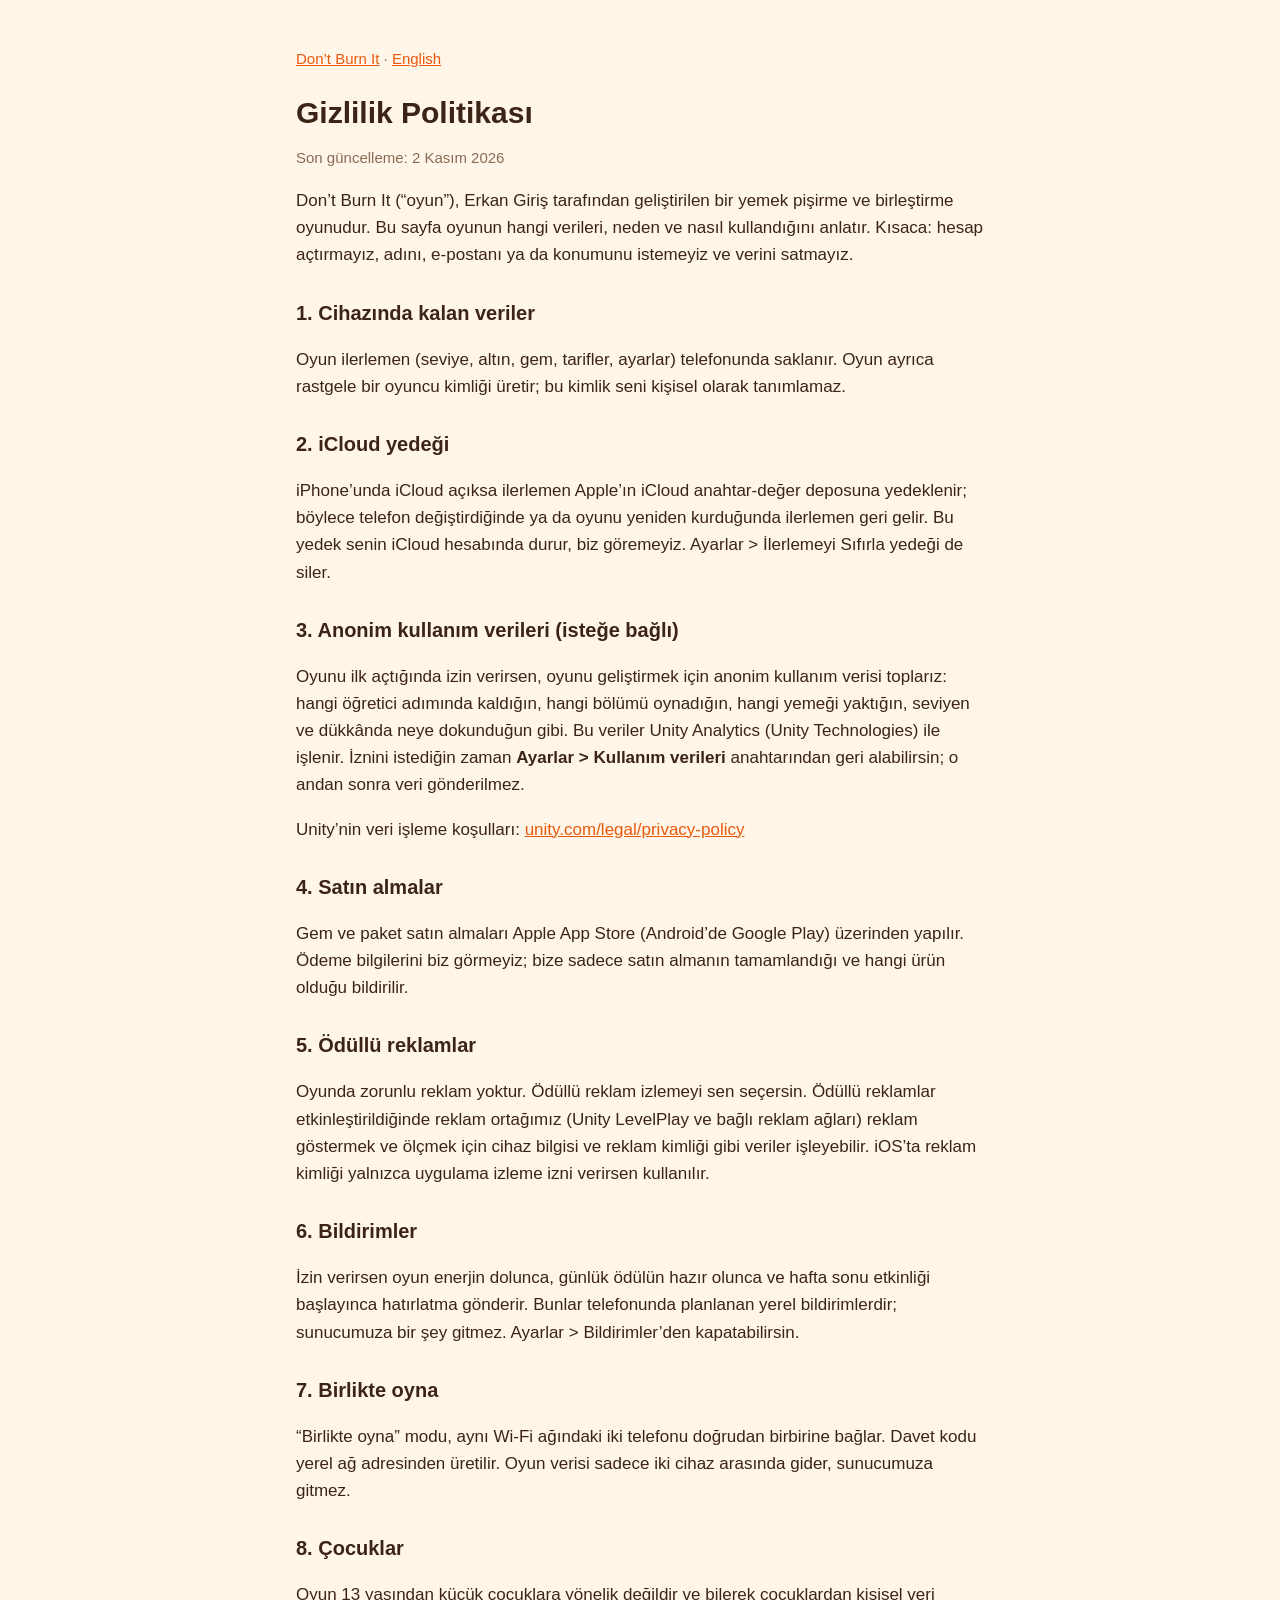
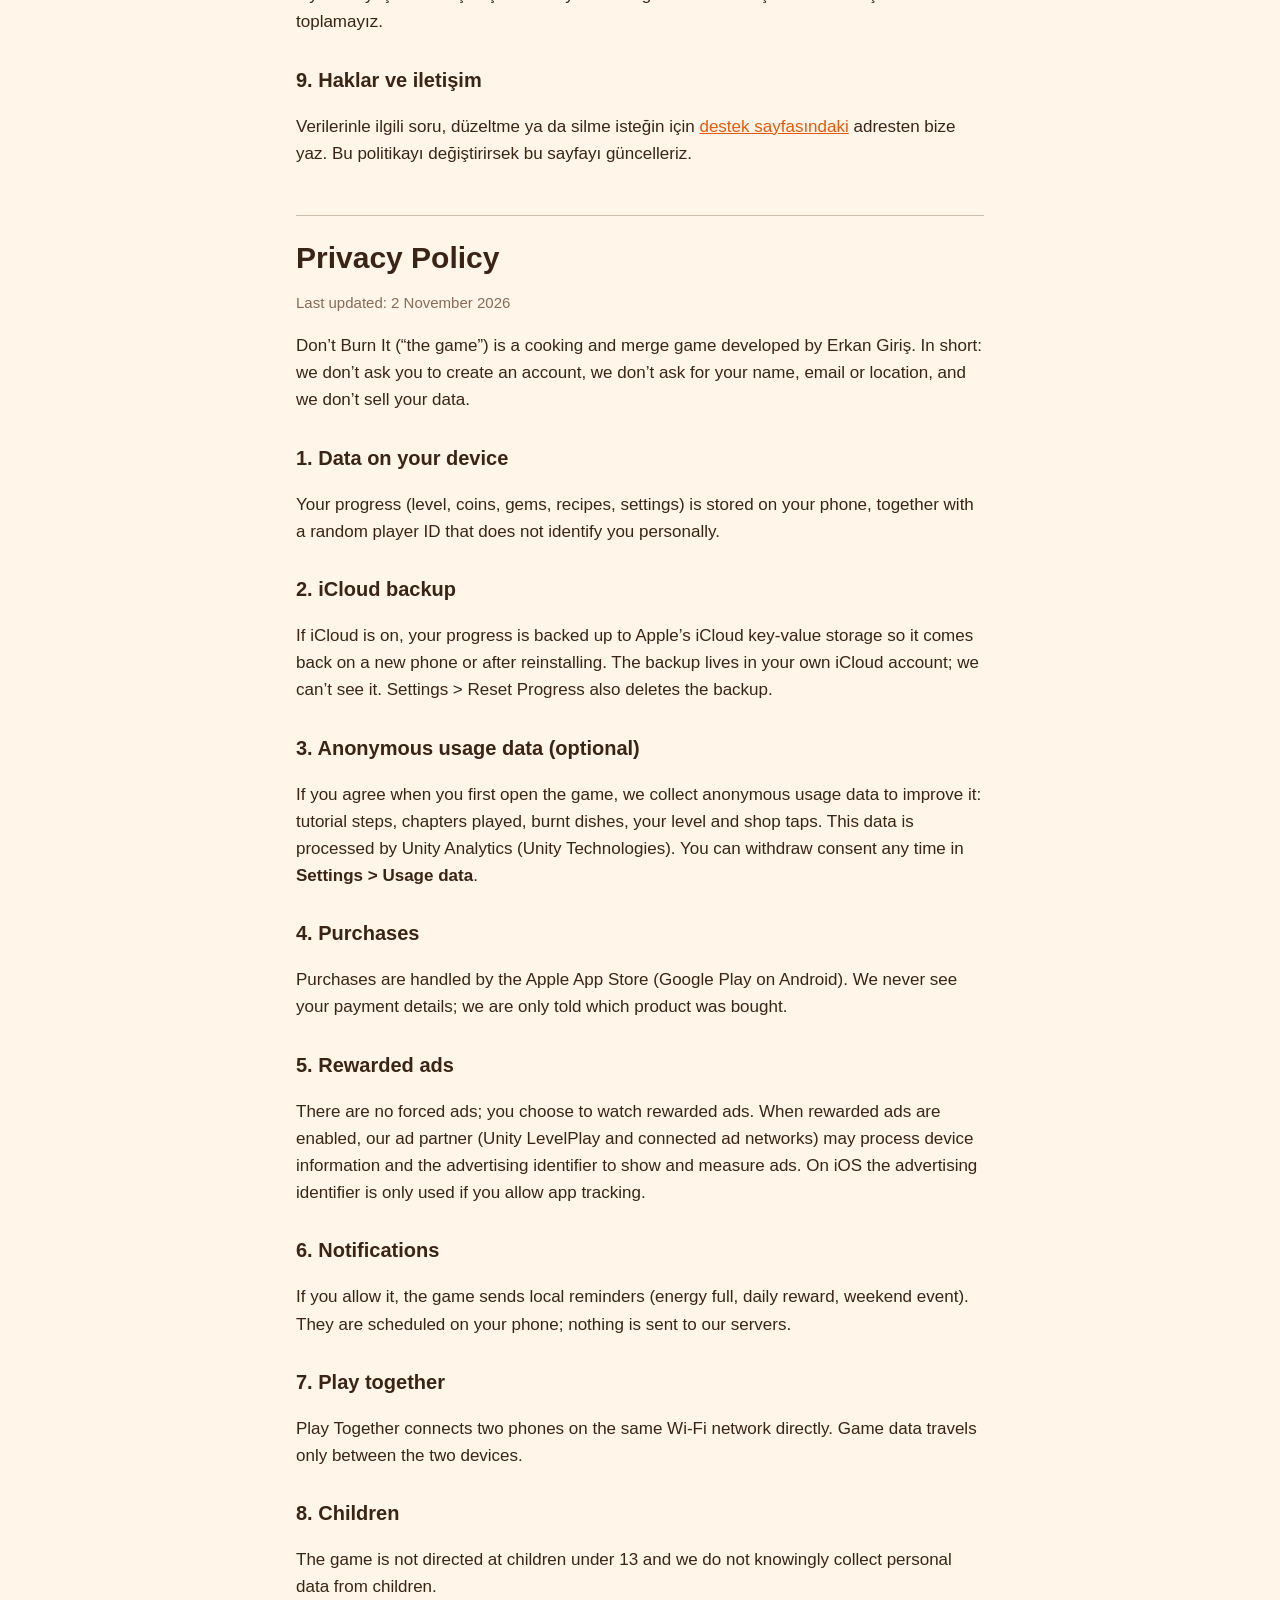
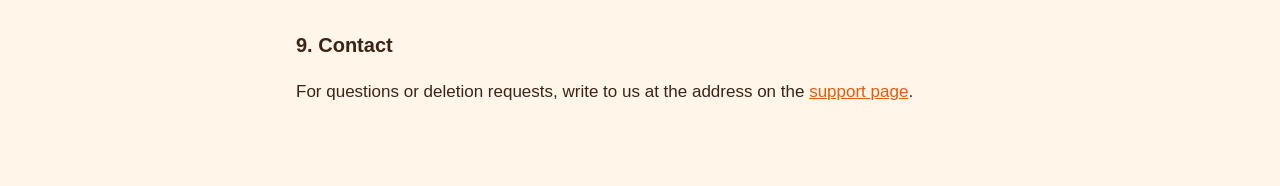
==== gizlilik.html @ d32b2427 "Gizlilik, koşullar ve destek sayfaları Co-Authored-By: Claude Opus 5.5 <noreply@anthropic.com>" ====
<!doctype html>
<html lang="tr">
<head>
<meta charset="utf-8">
<meta name="viewport" content="width=device-width, initial-scale=1">
<title>Don’t Burn It · Gizlilik Politikası</title>
<link rel="stylesheet" href="style.css">
</head>
<body>
<main>
<p class="nav"><a href="index.html">Don’t Burn It</a> · <a href="#en">English</a></p>

<h1>Gizlilik Politikası</h1>
<p class="muted">Son güncelleme: 2 Kasım 2026</p>

<p>Don’t Burn It (“oyun”), Erkan Giriş tarafından geliştirilen bir yemek pişirme ve birleştirme oyunudur. Bu sayfa oyunun hangi verileri, neden ve nasıl kullandığını anlatır. Kısaca: hesap açtırmayız, adını, e-postanı ya da konumunu istemeyiz ve verini satmayız.</p>

<h2>1. Cihazında kalan veriler</h2>
<p>Oyun ilerlemen (seviye, altın, gem, tarifler, ayarlar) telefonunda saklanır. Oyun ayrıca rastgele bir oyuncu kimliği üretir; bu kimlik seni kişisel olarak tanımlamaz.</p>

<h2>2. iCloud yedeği</h2>
<p>iPhone’unda iCloud açıksa ilerlemen Apple’ın iCloud anahtar-değer deposuna yedeklenir; böylece telefon değiştirdiğinde ya da oyunu yeniden kurduğunda ilerlemen geri gelir. Bu yedek senin iCloud hesabında durur, biz göremeyiz. Ayarlar &gt; İlerlemeyi Sıfırla yedeği de siler.</p>

<h2>3. Anonim kullanım verileri (isteğe bağlı)</h2>
<p>Oyunu ilk açtığında izin verirsen, oyunu geliştirmek için anonim kullanım verisi toplarız: hangi öğretici adımında kaldığın, hangi bölümü oynadığın, hangi yemeği yaktığın, seviyen ve dükkânda neye dokunduğun gibi. Bu veriler Unity Analytics (Unity Technologies) ile işlenir. İznini istediğin zaman <b>Ayarlar &gt; Kullanım verileri</b> anahtarından geri alabilirsin; o andan sonra veri gönderilmez.</p>
<p>Unity’nin veri işleme koşulları: <a href="https://unity.com/legal/privacy-policy">unity.com/legal/privacy-policy</a></p>

<h2>4. Satın almalar</h2>
<p>Gem ve paket satın almaları Apple App Store (Android’de Google Play) üzerinden yapılır. Ödeme bilgilerini biz görmeyiz; bize sadece satın almanın tamamlandığı ve hangi ürün olduğu bildirilir.</p>

<h2>5. Ödüllü reklamlar</h2>
<p>Oyunda zorunlu reklam yoktur. Ödüllü reklam izlemeyi sen seçersin. Ödüllü reklamlar etkinleştirildiğinde reklam ortağımız (Unity LevelPlay ve bağlı reklam ağları) reklam göstermek ve ölçmek için cihaz bilgisi ve reklam kimliği gibi veriler işleyebilir. iOS’ta reklam kimliği yalnızca uygulama izleme izni verirsen kullanılır.</p>

<h2>6. Bildirimler</h2>
<p>İzin verirsen oyun enerjin dolunca, günlük ödülün hazır olunca ve hafta sonu etkinliği başlayınca hatırlatma gönderir. Bunlar telefonunda planlanan yerel bildirimlerdir; sunucumuza bir şey gitmez. Ayarlar &gt; Bildirimler’den kapatabilirsin.</p>

<h2>7. Birlikte oyna</h2>
<p>“Birlikte oyna” modu, aynı Wi-Fi ağındaki iki telefonu doğrudan birbirine bağlar. Davet kodu yerel ağ adresinden üretilir. Oyun verisi sadece iki cihaz arasında gider, sunucumuza gitmez.</p>

<h2>8. Çocuklar</h2>
<p>Oyun 13 yaşından küçük çocuklara yönelik değildir ve bilerek çocuklardan kişisel veri toplamayız.</p>

<h2>9. Haklar ve iletişim</h2>
<p>Verilerinle ilgili soru, düzeltme ya da silme isteğin için <a href="destek.html">destek sayfasındaki</a> adresten bize yaz. Bu politikayı değiştirirsek bu sayfayı güncelleriz.</p>

<hr id="en">

<h1>Privacy Policy</h1>
<p class="muted">Last updated: 2 November 2026</p>

<p>Don’t Burn It (“the game”) is a cooking and merge game developed by Erkan Giriş. In short: we don’t ask you to create an account, we don’t ask for your name, email or location, and we don’t sell your data.</p>

<h2>1. Data on your device</h2>
<p>Your progress (level, coins, gems, recipes, settings) is stored on your phone, together with a random player ID that does not identify you personally.</p>

<h2>2. iCloud backup</h2>
<p>If iCloud is on, your progress is backed up to Apple’s iCloud key-value storage so it comes back on a new phone or after reinstalling. The backup lives in your own iCloud account; we can’t see it. Settings &gt; Reset Progress also deletes the backup.</p>

<h2>3. Anonymous usage data (optional)</h2>
<p>If you agree when you first open the game, we collect anonymous usage data to improve it: tutorial steps, chapters played, burnt dishes, your level and shop taps. This data is processed by Unity Analytics (Unity Technologies). You can withdraw consent any time in <b>Settings &gt; Usage data</b>.</p>

<h2>4. Purchases</h2>
<p>Purchases are handled by the Apple App Store (Google Play on Android). We never see your payment details; we are only told which product was bought.</p>

<h2>5. Rewarded ads</h2>
<p>There are no forced ads; you choose to watch rewarded ads. When rewarded ads are enabled, our ad partner (Unity LevelPlay and connected ad networks) may process device information and the advertising identifier to show and measure ads. On iOS the advertising identifier is only used if you allow app tracking.</p>

<h2>6. Notifications</h2>
<p>If you allow it, the game sends local reminders (energy full, daily reward, weekend event). They are scheduled on your phone; nothing is sent to our servers.</p>

<h2>7. Play together</h2>
<p>Play Together connects two phones on the same Wi-Fi network directly. Game data travels only between the two devices.</p>

<h2>8. Children</h2>
<p>The game is not directed at children under 13 and we do not knowingly collect personal data from children.</p>

<h2>9. Contact</h2>
<p>For questions or deletion requests, write to us at the address on the <a href="destek.html">support page</a>.</p>
</main>
</body>
</html>
---- style.css ----
:root { --bg: #FFF6E9; --ink: #3B2416; --muted: #8A6A55; --accent: #E8590C; }
@media (prefers-color-scheme: dark) { :root { --bg: #1E1611; --ink: #F3E6DA; --muted: #B79C88; --accent: #FF8A3D; } }
* { box-sizing: border-box; }
body { margin: 0; background: var(--bg); color: var(--ink); font: 17px/1.6 -apple-system, BlinkMacSystemFont, "Segoe UI", Roboto, sans-serif; }
main { max-width: 720px; margin: 0 auto; padding: 32px 16px 64px; }
h1 { font-size: 30px; line-height: 1.2; margin: 24px 0 4px; }
h2 { font-size: 20px; margin: 28px 0 6px; }
h3 { font-size: 17px; margin: 20px 0 4px; }
a { color: var(--accent); }
.muted, .nav { color: var(--muted); font-size: 15px; }
.mail { font-size: 20px; font-weight: 600; }
hr { border: 0; border-top: 1px solid var(--muted); opacity: .4; margin: 48px 0 16px; }
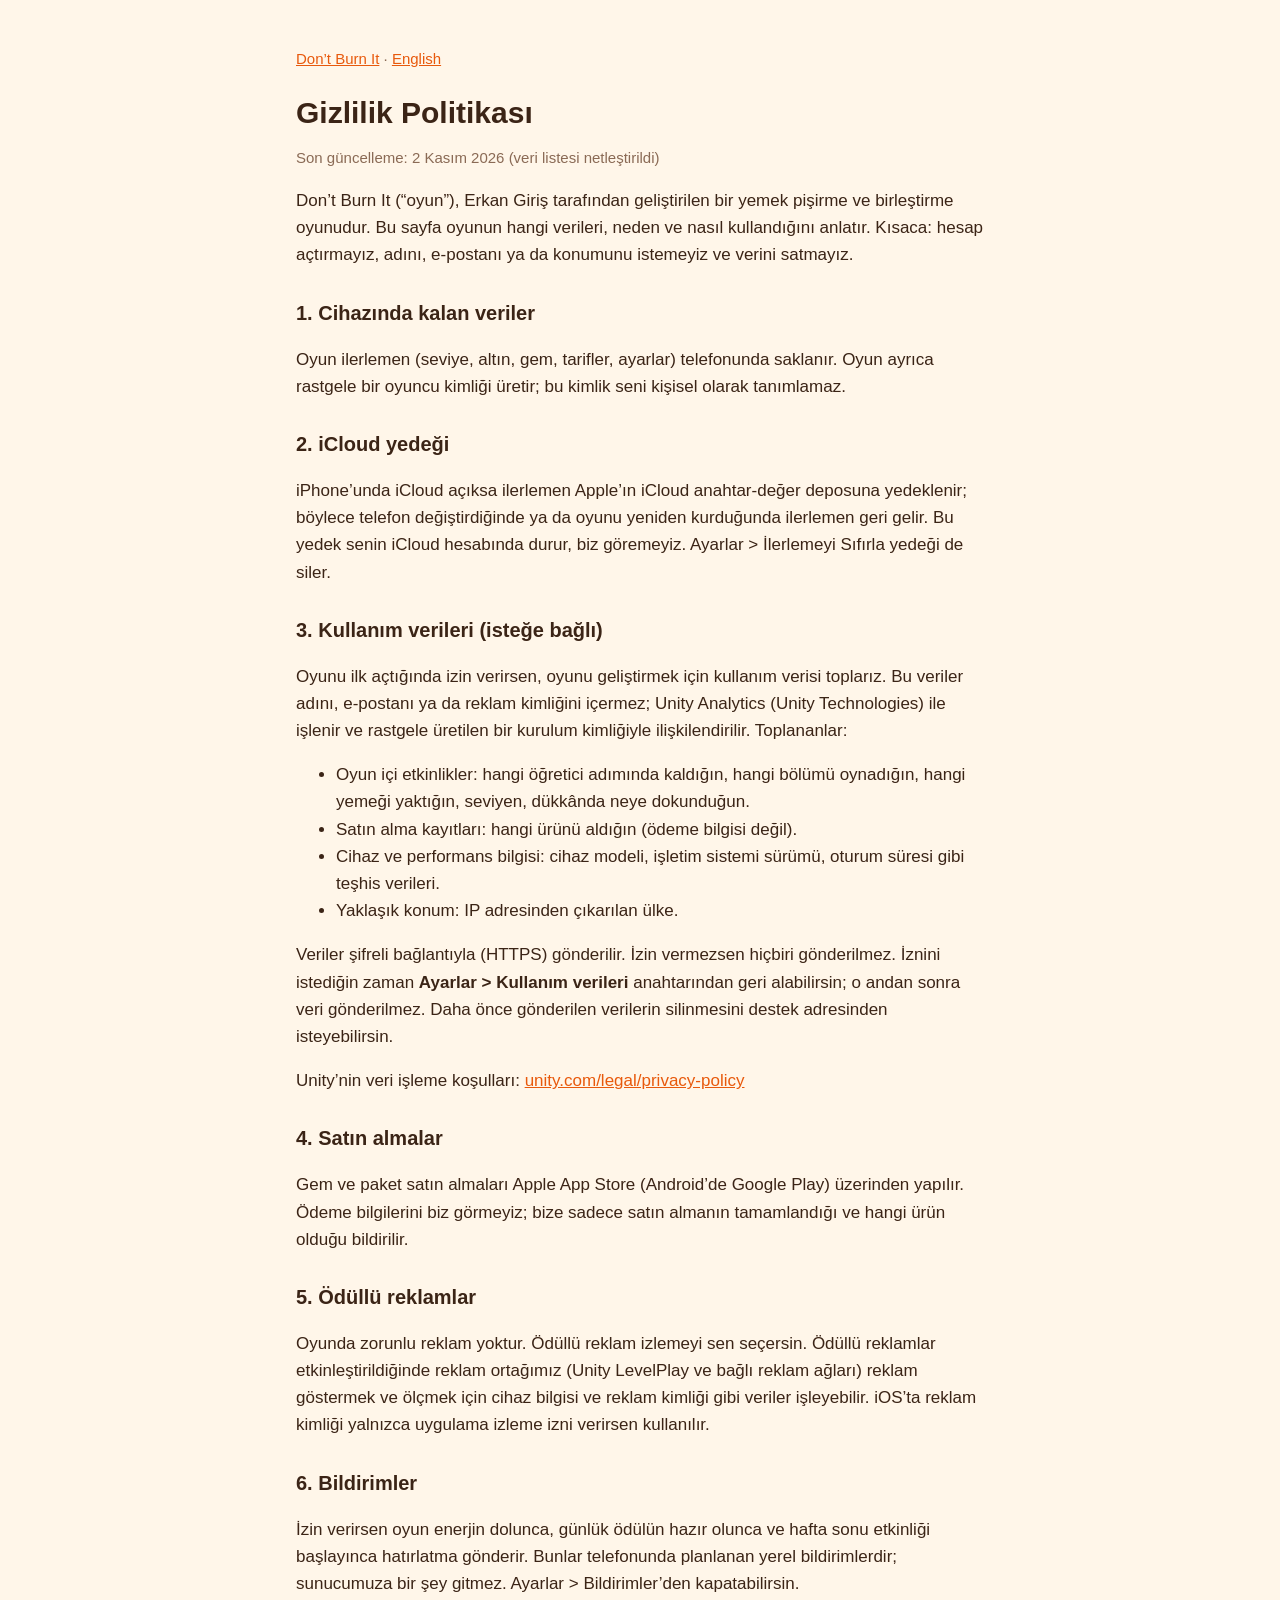
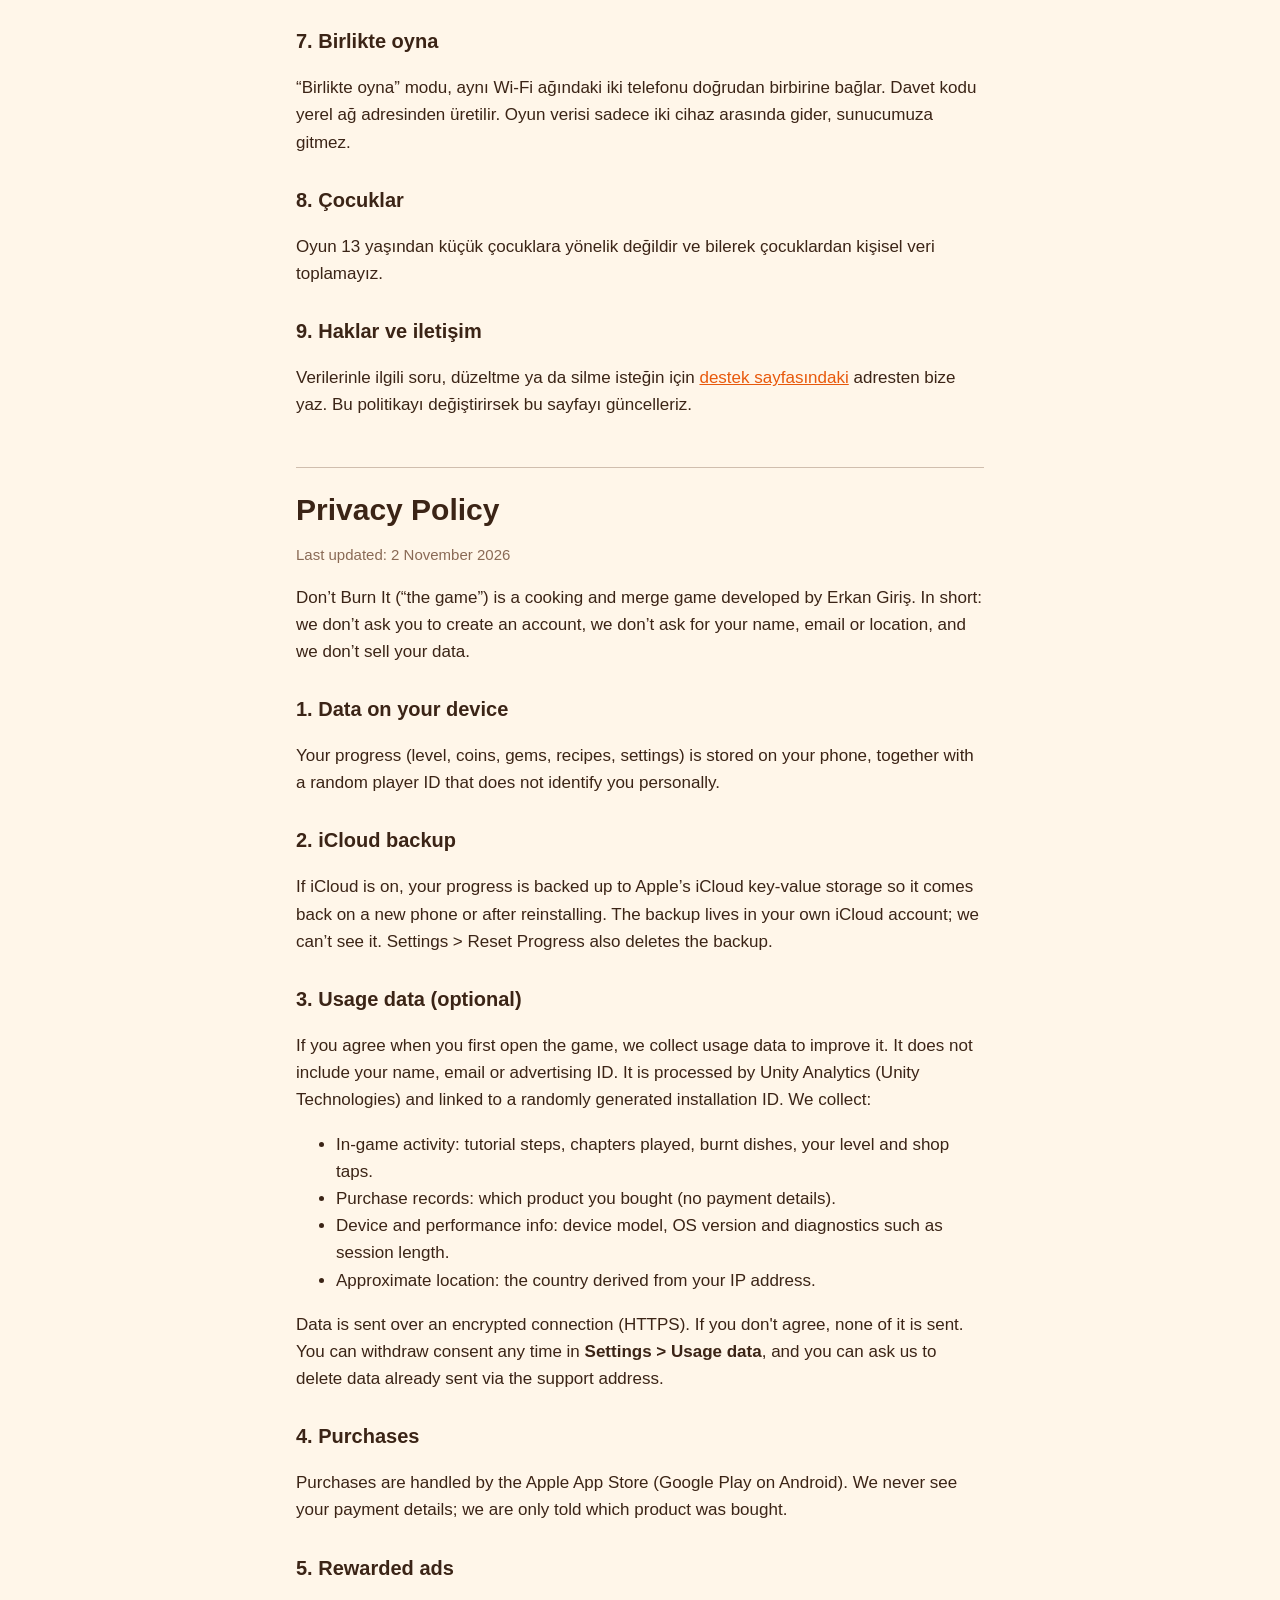
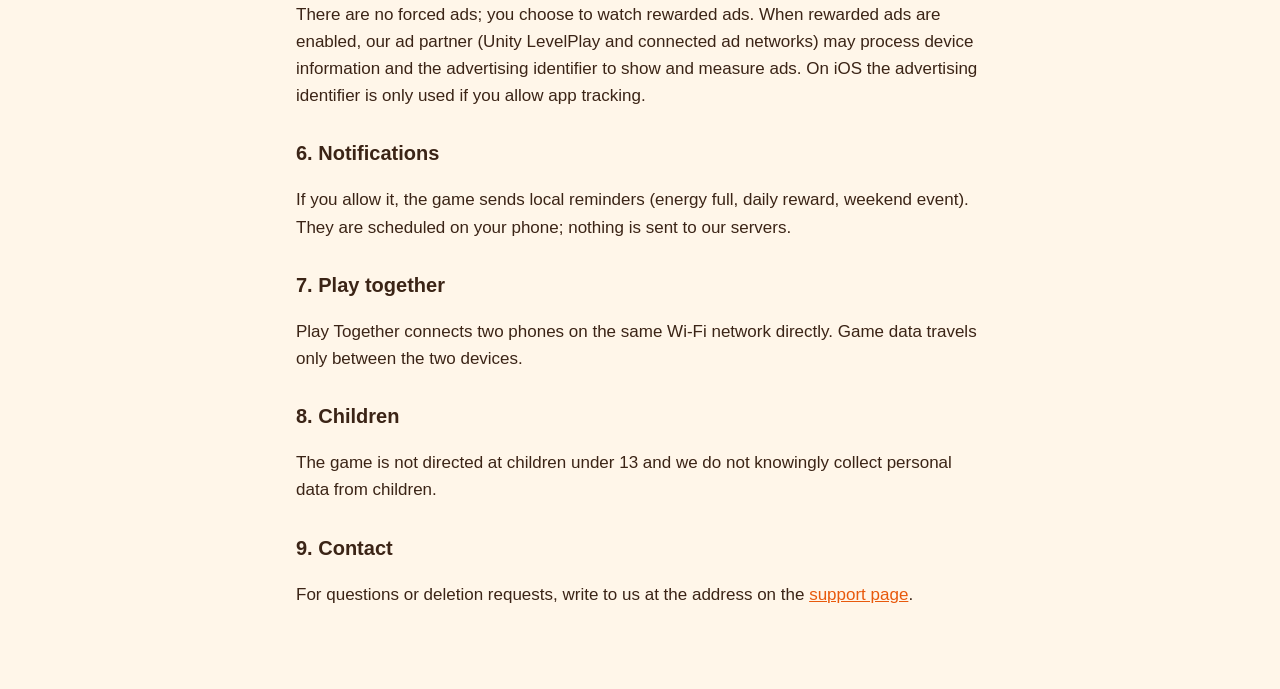
==== commit f749d4dd: "Gizlilik: toplanan kullanım verilerini ayrıntılı yaz Co-Authored-By: Claude Opus 5.5 <noreply@anthro" ====
--- a/gizlilik.html
+++ b/gizlilik.html
@@ -11,7 +11,7 @@
 <p class="nav"><a href="index.html">Don’t Burn It</a> · <a href="#en">English</a></p>
 
 <h1>Gizlilik Politikası</h1>
-<p class="muted">Son güncelleme: 2 Kasım 2026</p>
+<p class="muted">Son güncelleme: 2 Kasım 2026 (veri listesi netleştirildi)</p>
 
 <p>Don’t Burn It (“oyun”), Erkan Giriş tarafından geliştirilen bir yemek pişirme ve birleştirme oyunudur. Bu sayfa oyunun hangi verileri, neden ve nasıl kullandığını anlatır. Kısaca: hesap açtırmayız, adını, e-postanı ya da konumunu istemeyiz ve verini satmayız.</p>
 
@@ -21,8 +21,15 @@
 <h2>2. iCloud yedeği</h2>
 <p>iPhone’unda iCloud açıksa ilerlemen Apple’ın iCloud anahtar-değer deposuna yedeklenir; böylece telefon değiştirdiğinde ya da oyunu yeniden kurduğunda ilerlemen geri gelir. Bu yedek senin iCloud hesabında durur, biz göremeyiz. Ayarlar &gt; İlerlemeyi Sıfırla yedeği de siler.</p>
 
-<h2>3. Anonim kullanım verileri (isteğe bağlı)</h2>
-<p>Oyunu ilk açtığında izin verirsen, oyunu geliştirmek için anonim kullanım verisi toplarız: hangi öğretici adımında kaldığın, hangi bölümü oynadığın, hangi yemeği yaktığın, seviyen ve dükkânda neye dokunduğun gibi. Bu veriler Unity Analytics (Unity Technologies) ile işlenir. İznini istediğin zaman <b>Ayarlar &gt; Kullanım verileri</b> anahtarından geri alabilirsin; o andan sonra veri gönderilmez.</p>
+<h2>3. Kullanım verileri (isteğe bağlı)</h2>
+<p>Oyunu ilk açtığında izin verirsen, oyunu geliştirmek için kullanım verisi toplarız. Bu veriler adını, e-postanı ya da reklam kimliğini içermez; Unity Analytics (Unity Technologies) ile işlenir ve rastgele üretilen bir kurulum kimliğiyle ilişkilendirilir. Toplananlar:</p>
+<ul>
+<li>Oyun içi etkinlikler: hangi öğretici adımında kaldığın, hangi bölümü oynadığın, hangi yemeği yaktığın, seviyen, dükkânda neye dokunduğun.</li>
+<li>Satın alma kayıtları: hangi ürünü aldığın (ödeme bilgisi değil).</li>
+<li>Cihaz ve performans bilgisi: cihaz modeli, işletim sistemi sürümü, oturum süresi gibi teşhis verileri.</li>
+<li>Yaklaşık konum: IP adresinden çıkarılan ülke.</li>
+</ul>
+<p>Veriler şifreli bağlantıyla (HTTPS) gönderilir. İzin vermezsen hiçbiri gönderilmez. İznini istediğin zaman <b>Ayarlar &gt; Kullanım verileri</b> anahtarından geri alabilirsin; o andan sonra veri gönderilmez. Daha önce gönderilen verilerin silinmesini destek adresinden isteyebilirsin.</p>
 <p>Unity’nin veri işleme koşulları: <a href="https://unity.com/legal/privacy-policy">unity.com/legal/privacy-policy</a></p>
 
 <h2>4. Satın almalar</h2>
@@ -56,8 +63,15 @@
 <h2>2. iCloud backup</h2>
 <p>If iCloud is on, your progress is backed up to Apple’s iCloud key-value storage so it comes back on a new phone or after reinstalling. The backup lives in your own iCloud account; we can’t see it. Settings &gt; Reset Progress also deletes the backup.</p>
 
-<h2>3. Anonymous usage data (optional)</h2>
-<p>If you agree when you first open the game, we collect anonymous usage data to improve it: tutorial steps, chapters played, burnt dishes, your level and shop taps. This data is processed by Unity Analytics (Unity Technologies). You can withdraw consent any time in <b>Settings &gt; Usage data</b>.</p>
+<h2>3. Usage data (optional)</h2>
+<p>If you agree when you first open the game, we collect usage data to improve it. It does not include your name, email or advertising ID. It is processed by Unity Analytics (Unity Technologies) and linked to a randomly generated installation ID. We collect:</p>
+<ul>
+<li>In-game activity: tutorial steps, chapters played, burnt dishes, your level and shop taps.</li>
+<li>Purchase records: which product you bought (no payment details).</li>
+<li>Device and performance info: device model, OS version and diagnostics such as session length.</li>
+<li>Approximate location: the country derived from your IP address.</li>
+</ul>
+<p>Data is sent over an encrypted connection (HTTPS). If you don't agree, none of it is sent. You can withdraw consent any time in <b>Settings &gt; Usage data</b>, and you can ask us to delete data already sent via the support address.</p>
 
 <h2>4. Purchases</h2>
 <p>Purchases are handled by the Apple App Store (Google Play on Android). We never see your payment details; we are only told which product was bought.</p>
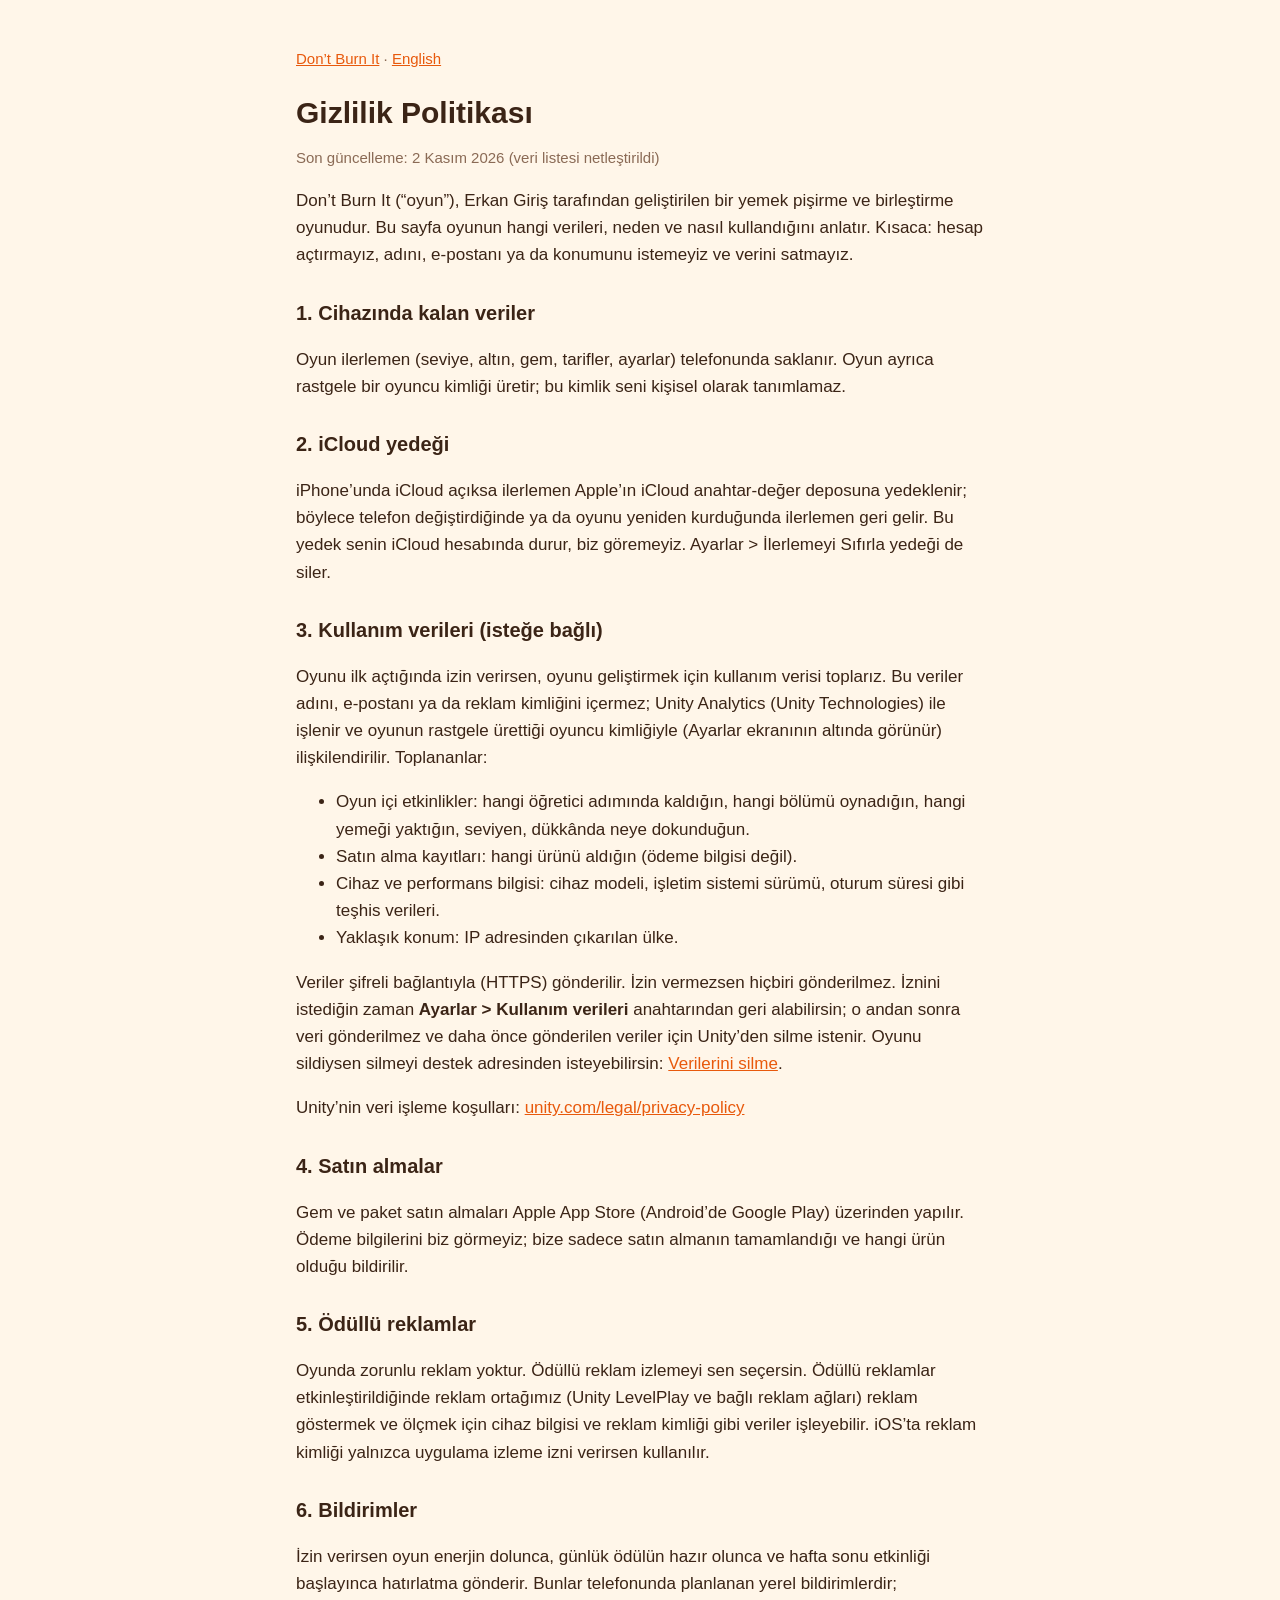
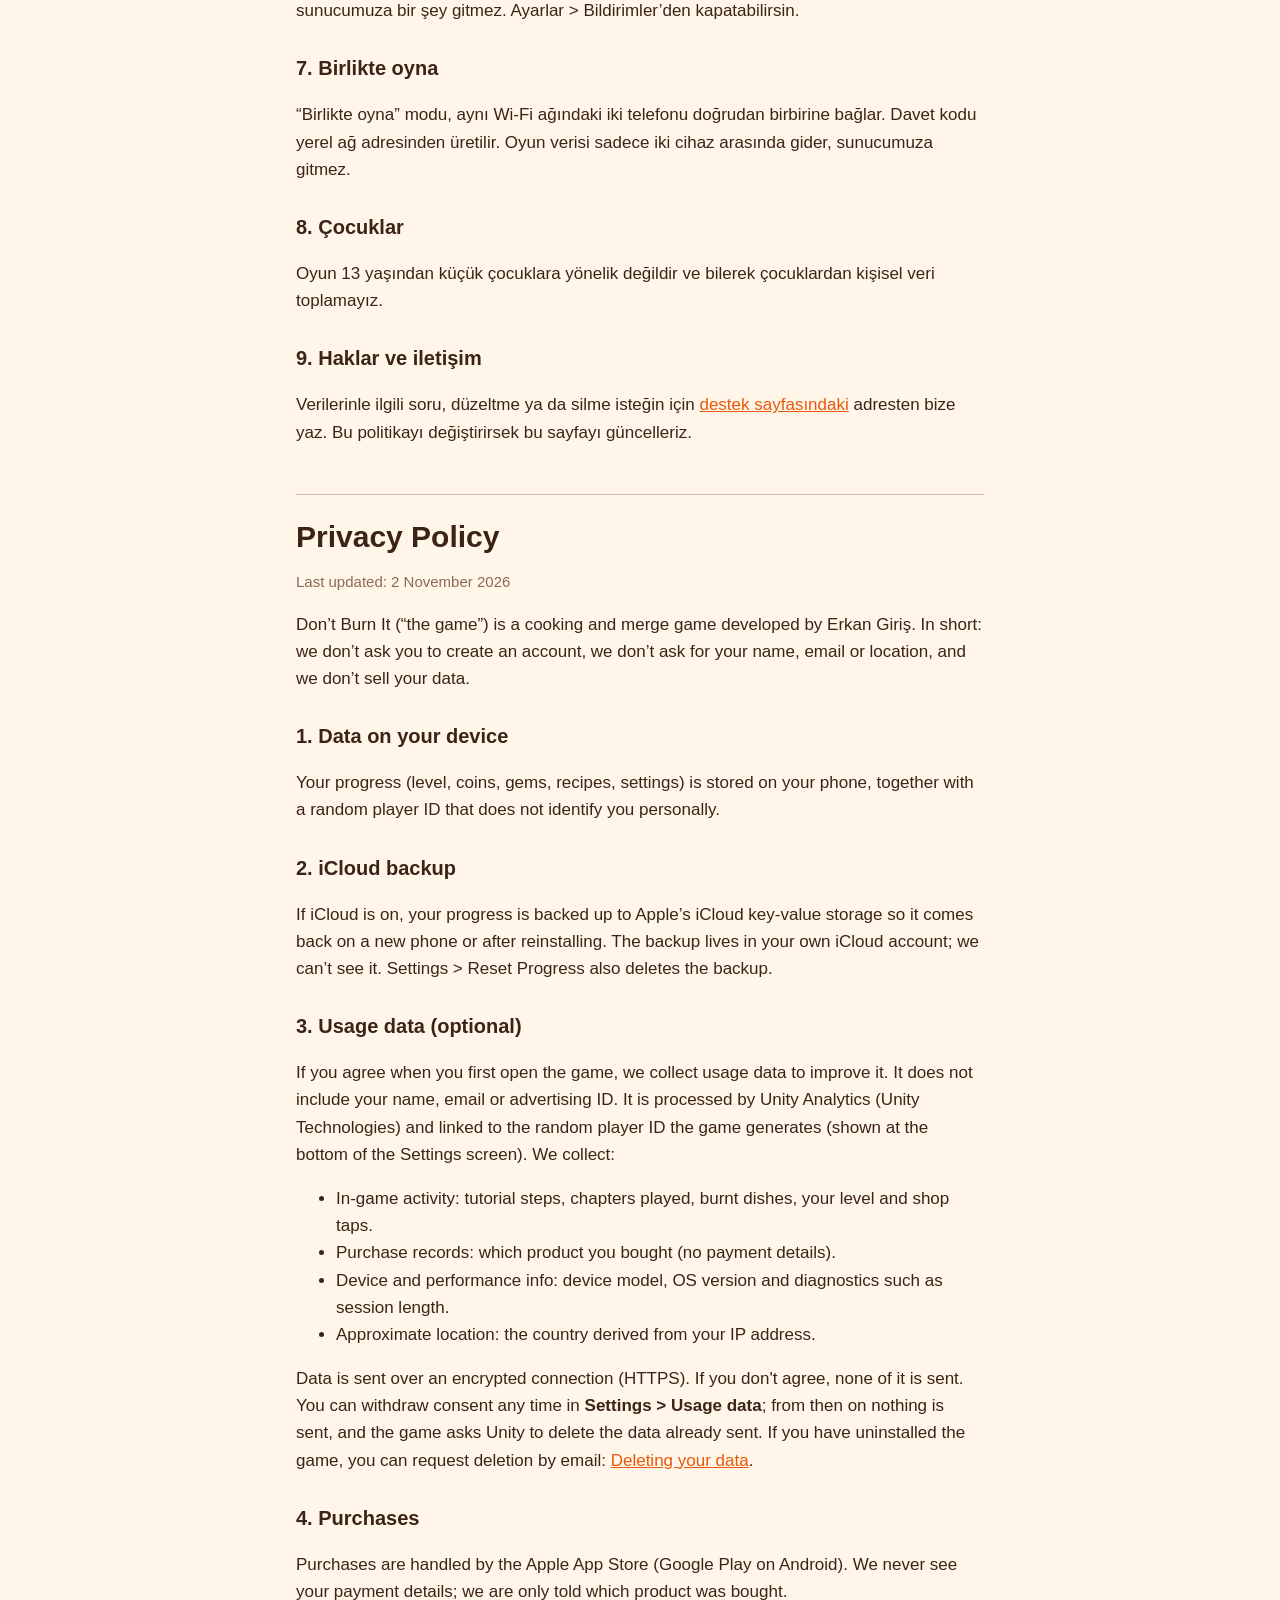
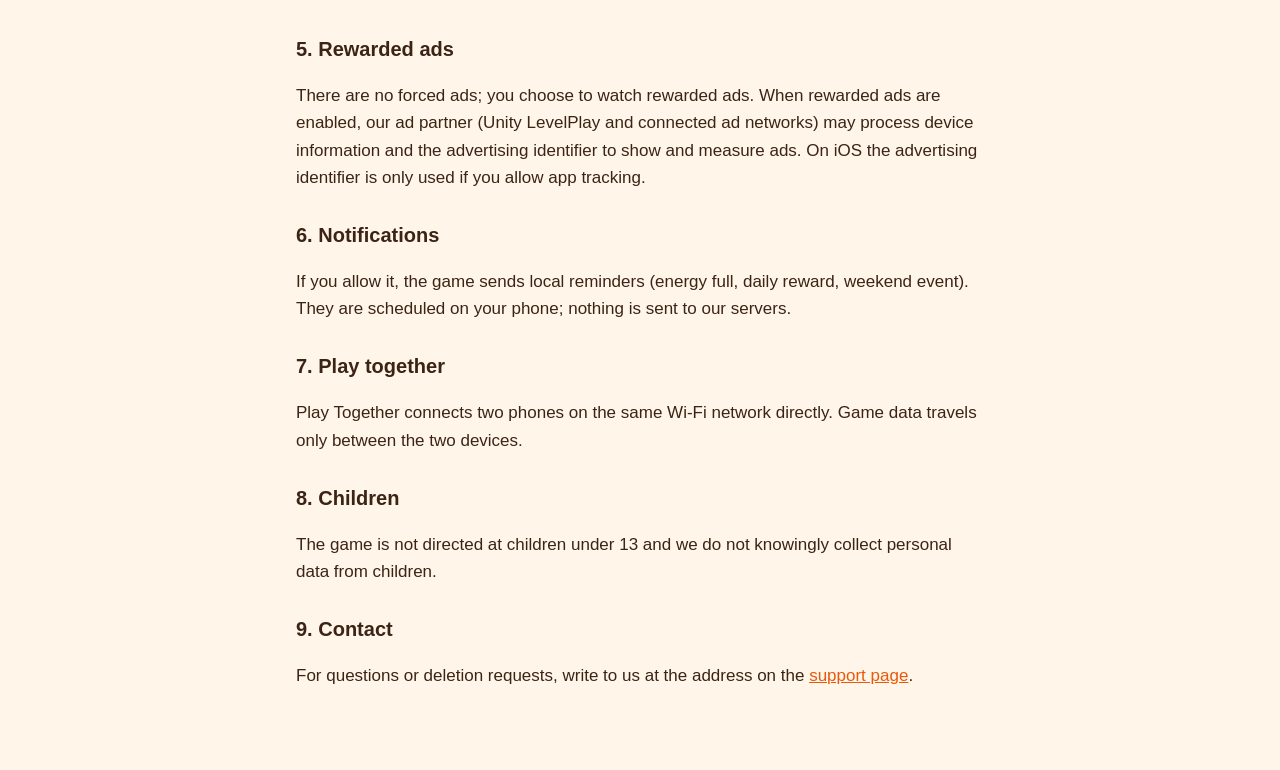
==== commit cb4e8ac0: "Veri silme bölümü; analiz verisi oyuncu kimliğine bağlı Co-Authored-By: Claude Opus 5.5 <noreply@ant" ====
--- a/gizlilik.html
+++ b/gizlilik.html
@@ -22,14 +22,14 @@
 <p>iPhone’unda iCloud açıksa ilerlemen Apple’ın iCloud anahtar-değer deposuna yedeklenir; böylece telefon değiştirdiğinde ya da oyunu yeniden kurduğunda ilerlemen geri gelir. Bu yedek senin iCloud hesabında durur, biz göremeyiz. Ayarlar &gt; İlerlemeyi Sıfırla yedeği de siler.</p>
 
 <h2>3. Kullanım verileri (isteğe bağlı)</h2>
-<p>Oyunu ilk açtığında izin verirsen, oyunu geliştirmek için kullanım verisi toplarız. Bu veriler adını, e-postanı ya da reklam kimliğini içermez; Unity Analytics (Unity Technologies) ile işlenir ve rastgele üretilen bir kurulum kimliğiyle ilişkilendirilir. Toplananlar:</p>
+<p>Oyunu ilk açtığında izin verirsen, oyunu geliştirmek için kullanım verisi toplarız. Bu veriler adını, e-postanı ya da reklam kimliğini içermez; Unity Analytics (Unity Technologies) ile işlenir ve oyunun rastgele ürettiği oyuncu kimliğiyle (Ayarlar ekranının altında görünür) ilişkilendirilir. Toplananlar:</p>
 <ul>
 <li>Oyun içi etkinlikler: hangi öğretici adımında kaldığın, hangi bölümü oynadığın, hangi yemeği yaktığın, seviyen, dükkânda neye dokunduğun.</li>
 <li>Satın alma kayıtları: hangi ürünü aldığın (ödeme bilgisi değil).</li>
 <li>Cihaz ve performans bilgisi: cihaz modeli, işletim sistemi sürümü, oturum süresi gibi teşhis verileri.</li>
 <li>Yaklaşık konum: IP adresinden çıkarılan ülke.</li>
 </ul>
-<p>Veriler şifreli bağlantıyla (HTTPS) gönderilir. İzin vermezsen hiçbiri gönderilmez. İznini istediğin zaman <b>Ayarlar &gt; Kullanım verileri</b> anahtarından geri alabilirsin; o andan sonra veri gönderilmez. Daha önce gönderilen verilerin silinmesini destek adresinden isteyebilirsin.</p>
+<p>Veriler şifreli bağlantıyla (HTTPS) gönderilir. İzin vermezsen hiçbiri gönderilmez. İznini istediğin zaman <b>Ayarlar &gt; Kullanım verileri</b> anahtarından geri alabilirsin; o andan sonra veri gönderilmez ve daha önce gönderilen veriler için Unity’den silme istenir. Oyunu sildiysen silmeyi destek adresinden isteyebilirsin: <a href="destek.html#veri-silme">Verilerini silme</a>.</p>
 <p>Unity’nin veri işleme koşulları: <a href="https://unity.com/legal/privacy-policy">unity.com/legal/privacy-policy</a></p>
 
 <h2>4. Satın almalar</h2>
@@ -64,14 +64,14 @@
 <p>If iCloud is on, your progress is backed up to Apple’s iCloud key-value storage so it comes back on a new phone or after reinstalling. The backup lives in your own iCloud account; we can’t see it. Settings &gt; Reset Progress also deletes the backup.</p>
 
 <h2>3. Usage data (optional)</h2>
-<p>If you agree when you first open the game, we collect usage data to improve it. It does not include your name, email or advertising ID. It is processed by Unity Analytics (Unity Technologies) and linked to a randomly generated installation ID. We collect:</p>
+<p>If you agree when you first open the game, we collect usage data to improve it. It does not include your name, email or advertising ID. It is processed by Unity Analytics (Unity Technologies) and linked to the random player ID the game generates (shown at the bottom of the Settings screen). We collect:</p>
 <ul>
 <li>In-game activity: tutorial steps, chapters played, burnt dishes, your level and shop taps.</li>
 <li>Purchase records: which product you bought (no payment details).</li>
 <li>Device and performance info: device model, OS version and diagnostics such as session length.</li>
 <li>Approximate location: the country derived from your IP address.</li>
 </ul>
-<p>Data is sent over an encrypted connection (HTTPS). If you don't agree, none of it is sent. You can withdraw consent any time in <b>Settings &gt; Usage data</b>, and you can ask us to delete data already sent via the support address.</p>
+<p>Data is sent over an encrypted connection (HTTPS). If you don't agree, none of it is sent. You can withdraw consent any time in <b>Settings &gt; Usage data</b>; from then on nothing is sent, and the game asks Unity to delete the data already sent. If you have uninstalled the game, you can request deletion by email: <a href="destek.html#data-deletion">Deleting your data</a>.</p>
 
 <h2>4. Purchases</h2>
 <p>Purchases are handled by the Apple App Store (Google Play on Android). We never see your payment details; we are only told which product was bought.</p>
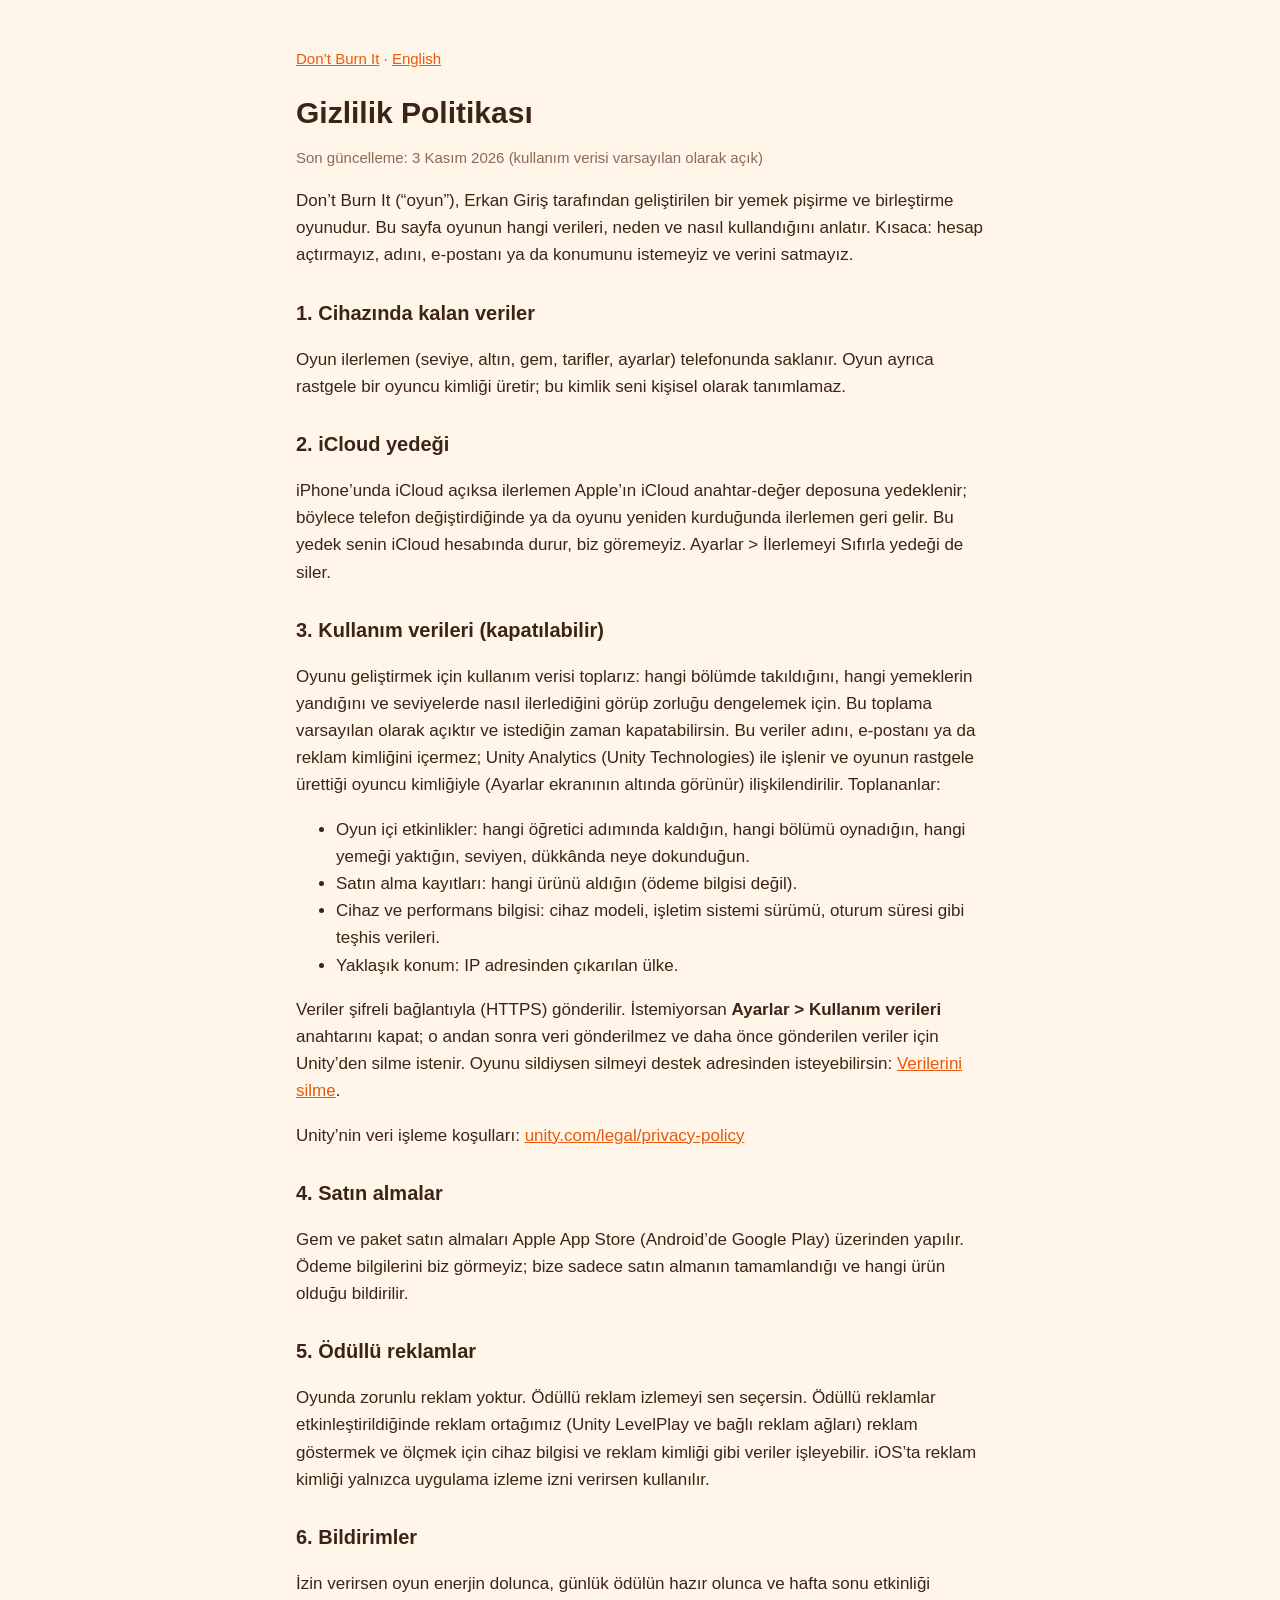
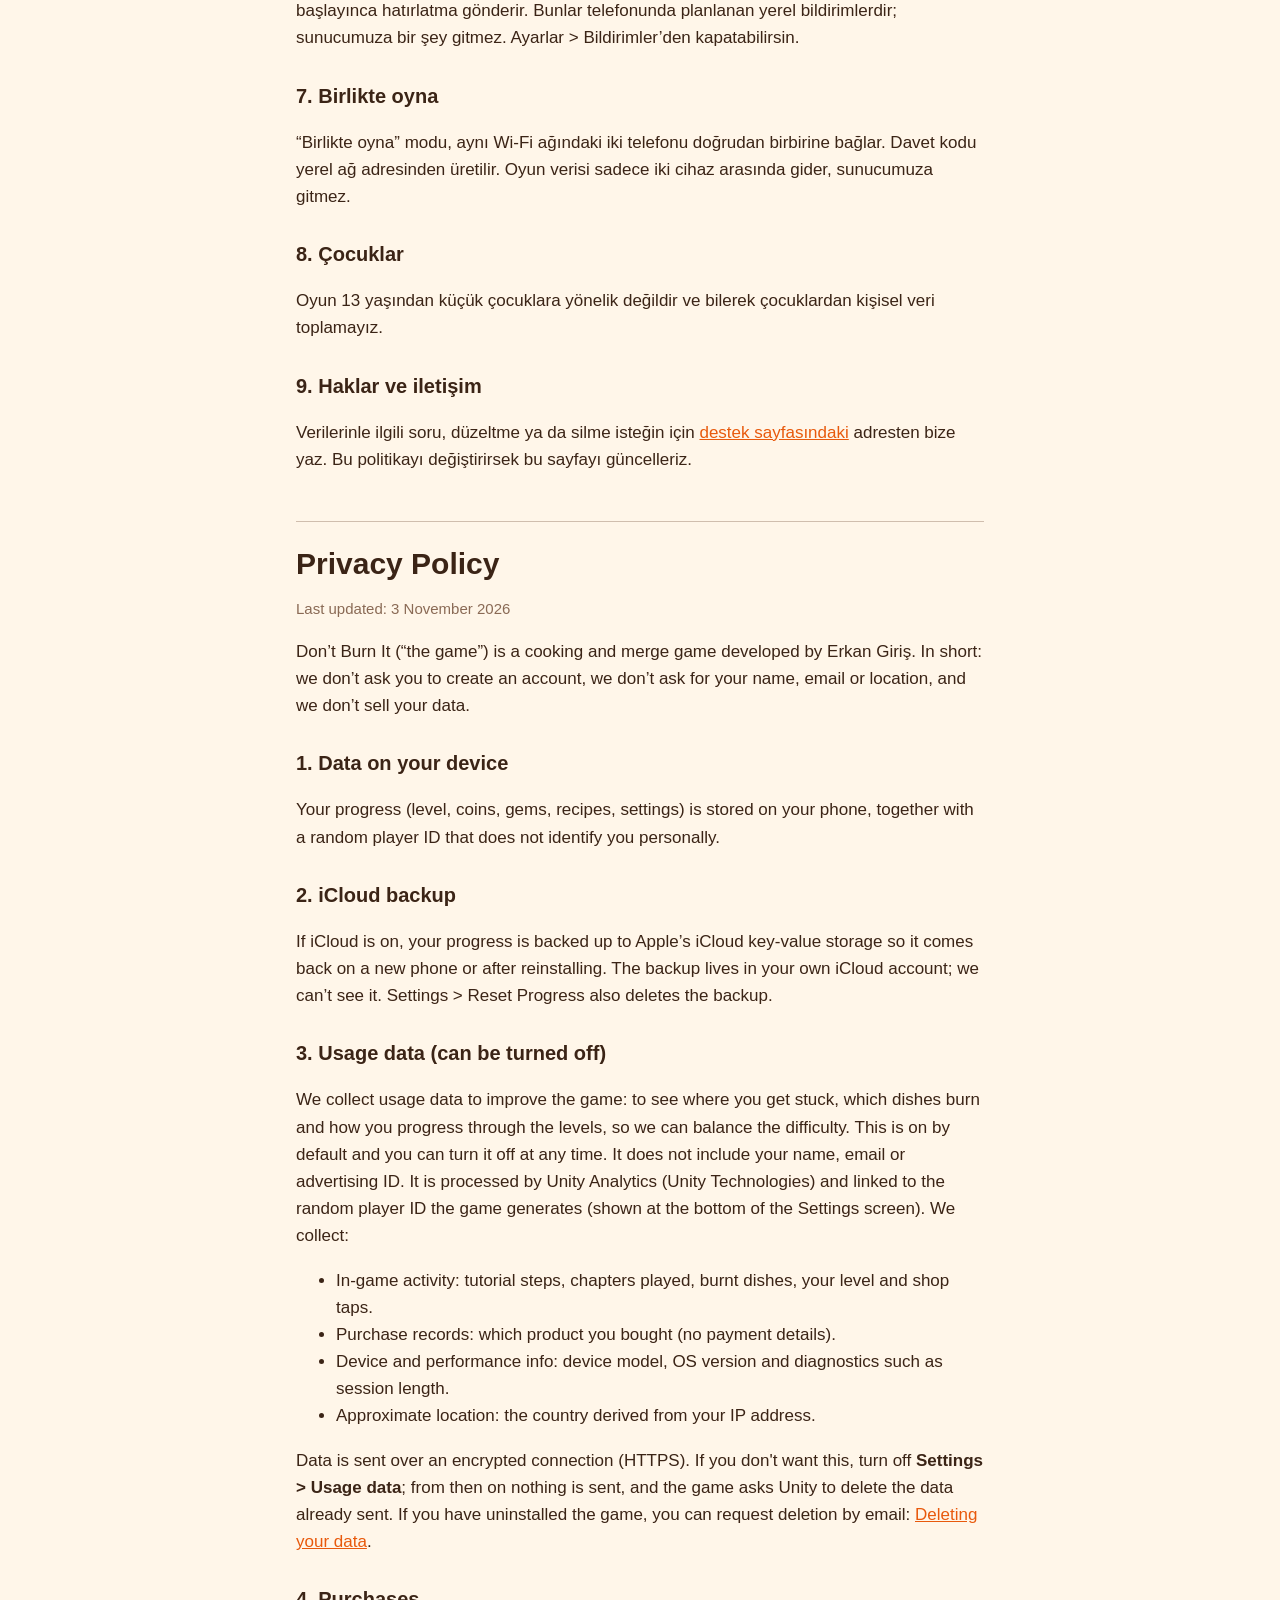
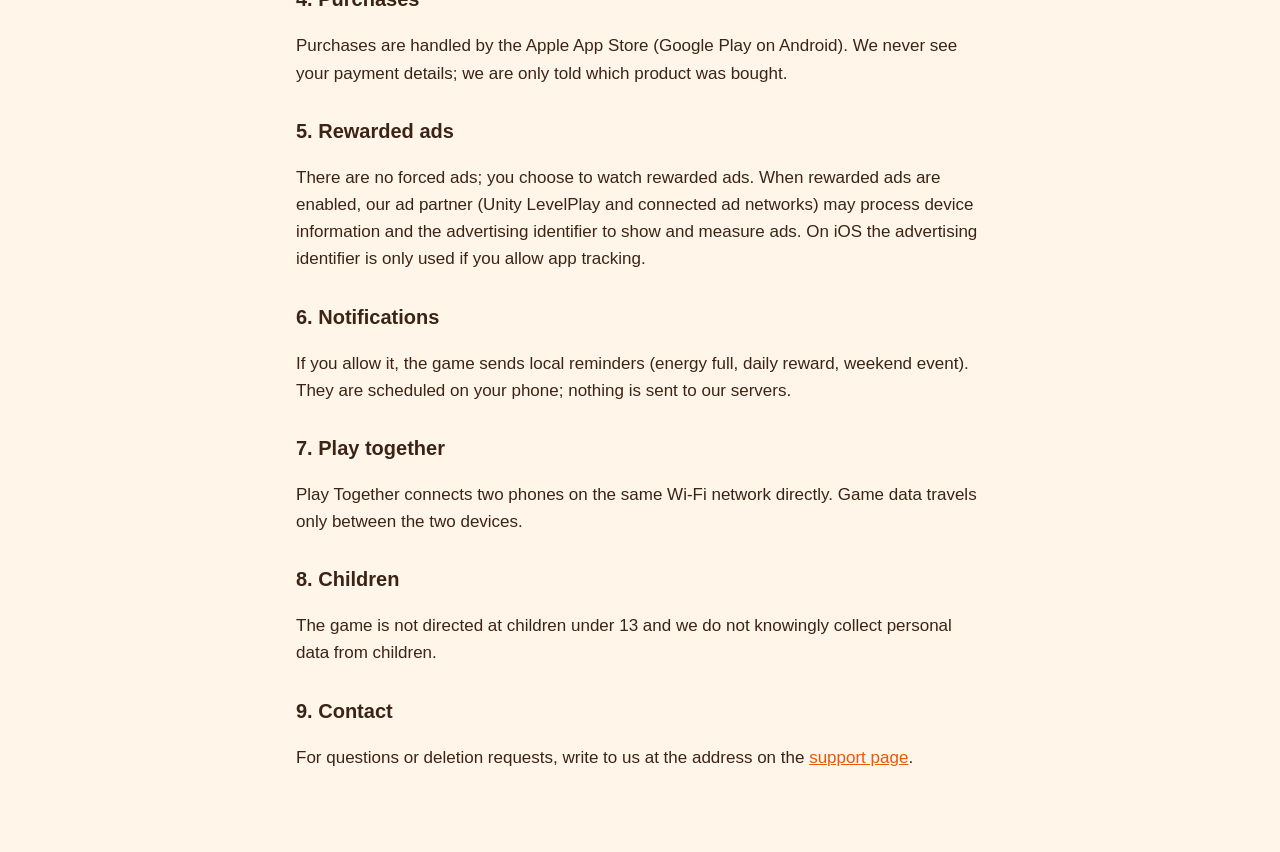
==== commit 0b2c5c54: "Kullanım verisi varsayılan olarak açık; gizlilik ve destek metinleri güncellendi Co-Authored-By: Cla" ====
--- a/gizlilik.html
+++ b/gizlilik.html
@@ -11,7 +11,7 @@
 <p class="nav"><a href="index.html">Don’t Burn It</a> · <a href="#en">English</a></p>
 
 <h1>Gizlilik Politikası</h1>
-<p class="muted">Son güncelleme: 2 Kasım 2026 (veri listesi netleştirildi)</p>
+<p class="muted">Son güncelleme: 3 Kasım 2026 (kullanım verisi varsayılan olarak açık)</p>
 
 <p>Don’t Burn It (“oyun”), Erkan Giriş tarafından geliştirilen bir yemek pişirme ve birleştirme oyunudur. Bu sayfa oyunun hangi verileri, neden ve nasıl kullandığını anlatır. Kısaca: hesap açtırmayız, adını, e-postanı ya da konumunu istemeyiz ve verini satmayız.</p>
 
@@ -21,15 +21,15 @@
 <h2>2. iCloud yedeği</h2>
 <p>iPhone’unda iCloud açıksa ilerlemen Apple’ın iCloud anahtar-değer deposuna yedeklenir; böylece telefon değiştirdiğinde ya da oyunu yeniden kurduğunda ilerlemen geri gelir. Bu yedek senin iCloud hesabında durur, biz göremeyiz. Ayarlar &gt; İlerlemeyi Sıfırla yedeği de siler.</p>
 
-<h2>3. Kullanım verileri (isteğe bağlı)</h2>
-<p>Oyunu ilk açtığında izin verirsen, oyunu geliştirmek için kullanım verisi toplarız. Bu veriler adını, e-postanı ya da reklam kimliğini içermez; Unity Analytics (Unity Technologies) ile işlenir ve oyunun rastgele ürettiği oyuncu kimliğiyle (Ayarlar ekranının altında görünür) ilişkilendirilir. Toplananlar:</p>
+<h2>3. Kullanım verileri (kapatılabilir)</h2>
+<p>Oyunu geliştirmek için kullanım verisi toplarız: hangi bölümde takıldığını, hangi yemeklerin yandığını ve seviyelerde nasıl ilerlediğini görüp zorluğu dengelemek için. Bu toplama varsayılan olarak açıktır ve istediğin zaman kapatabilirsin. Bu veriler adını, e-postanı ya da reklam kimliğini içermez; Unity Analytics (Unity Technologies) ile işlenir ve oyunun rastgele ürettiği oyuncu kimliğiyle (Ayarlar ekranının altında görünür) ilişkilendirilir. Toplananlar:</p>
 <ul>
 <li>Oyun içi etkinlikler: hangi öğretici adımında kaldığın, hangi bölümü oynadığın, hangi yemeği yaktığın, seviyen, dükkânda neye dokunduğun.</li>
 <li>Satın alma kayıtları: hangi ürünü aldığın (ödeme bilgisi değil).</li>
 <li>Cihaz ve performans bilgisi: cihaz modeli, işletim sistemi sürümü, oturum süresi gibi teşhis verileri.</li>
 <li>Yaklaşık konum: IP adresinden çıkarılan ülke.</li>
 </ul>
-<p>Veriler şifreli bağlantıyla (HTTPS) gönderilir. İzin vermezsen hiçbiri gönderilmez. İznini istediğin zaman <b>Ayarlar &gt; Kullanım verileri</b> anahtarından geri alabilirsin; o andan sonra veri gönderilmez ve daha önce gönderilen veriler için Unity’den silme istenir. Oyunu sildiysen silmeyi destek adresinden isteyebilirsin: <a href="destek.html#veri-silme">Verilerini silme</a>.</p>
+<p>Veriler şifreli bağlantıyla (HTTPS) gönderilir. İstemiyorsan <b>Ayarlar &gt; Kullanım verileri</b> anahtarını kapat; o andan sonra veri gönderilmez ve daha önce gönderilen veriler için Unity’den silme istenir. Oyunu sildiysen silmeyi destek adresinden isteyebilirsin: <a href="destek.html#veri-silme">Verilerini silme</a>.</p>
 <p>Unity’nin veri işleme koşulları: <a href="https://unity.com/legal/privacy-policy">unity.com/legal/privacy-policy</a></p>
 
 <h2>4. Satın almalar</h2>
@@ -53,7 +53,7 @@
 <hr id="en">
 
 <h1>Privacy Policy</h1>
-<p class="muted">Last updated: 2 November 2026</p>
+<p class="muted">Last updated: 3 November 2026</p>
 
 <p>Don’t Burn It (“the game”) is a cooking and merge game developed by Erkan Giriş. In short: we don’t ask you to create an account, we don’t ask for your name, email or location, and we don’t sell your data.</p>
 
@@ -63,15 +63,15 @@
 <h2>2. iCloud backup</h2>
 <p>If iCloud is on, your progress is backed up to Apple’s iCloud key-value storage so it comes back on a new phone or after reinstalling. The backup lives in your own iCloud account; we can’t see it. Settings &gt; Reset Progress also deletes the backup.</p>
 
-<h2>3. Usage data (optional)</h2>
-<p>If you agree when you first open the game, we collect usage data to improve it. It does not include your name, email or advertising ID. It is processed by Unity Analytics (Unity Technologies) and linked to the random player ID the game generates (shown at the bottom of the Settings screen). We collect:</p>
+<h2>3. Usage data (can be turned off)</h2>
+<p>We collect usage data to improve the game: to see where you get stuck, which dishes burn and how you progress through the levels, so we can balance the difficulty. This is on by default and you can turn it off at any time. It does not include your name, email or advertising ID. It is processed by Unity Analytics (Unity Technologies) and linked to the random player ID the game generates (shown at the bottom of the Settings screen). We collect:</p>
 <ul>
 <li>In-game activity: tutorial steps, chapters played, burnt dishes, your level and shop taps.</li>
 <li>Purchase records: which product you bought (no payment details).</li>
 <li>Device and performance info: device model, OS version and diagnostics such as session length.</li>
 <li>Approximate location: the country derived from your IP address.</li>
 </ul>
-<p>Data is sent over an encrypted connection (HTTPS). If you don't agree, none of it is sent. You can withdraw consent any time in <b>Settings &gt; Usage data</b>; from then on nothing is sent, and the game asks Unity to delete the data already sent. If you have uninstalled the game, you can request deletion by email: <a href="destek.html#data-deletion">Deleting your data</a>.</p>
+<p>Data is sent over an encrypted connection (HTTPS). If you don't want this, turn off <b>Settings &gt; Usage data</b>; from then on nothing is sent, and the game asks Unity to delete the data already sent. If you have uninstalled the game, you can request deletion by email: <a href="destek.html#data-deletion">Deleting your data</a>.</p>
 
 <h2>4. Purchases</h2>
 <p>Purchases are handled by the Apple App Store (Google Play on Android). We never see your payment details; we are only told which product was bought.</p>
